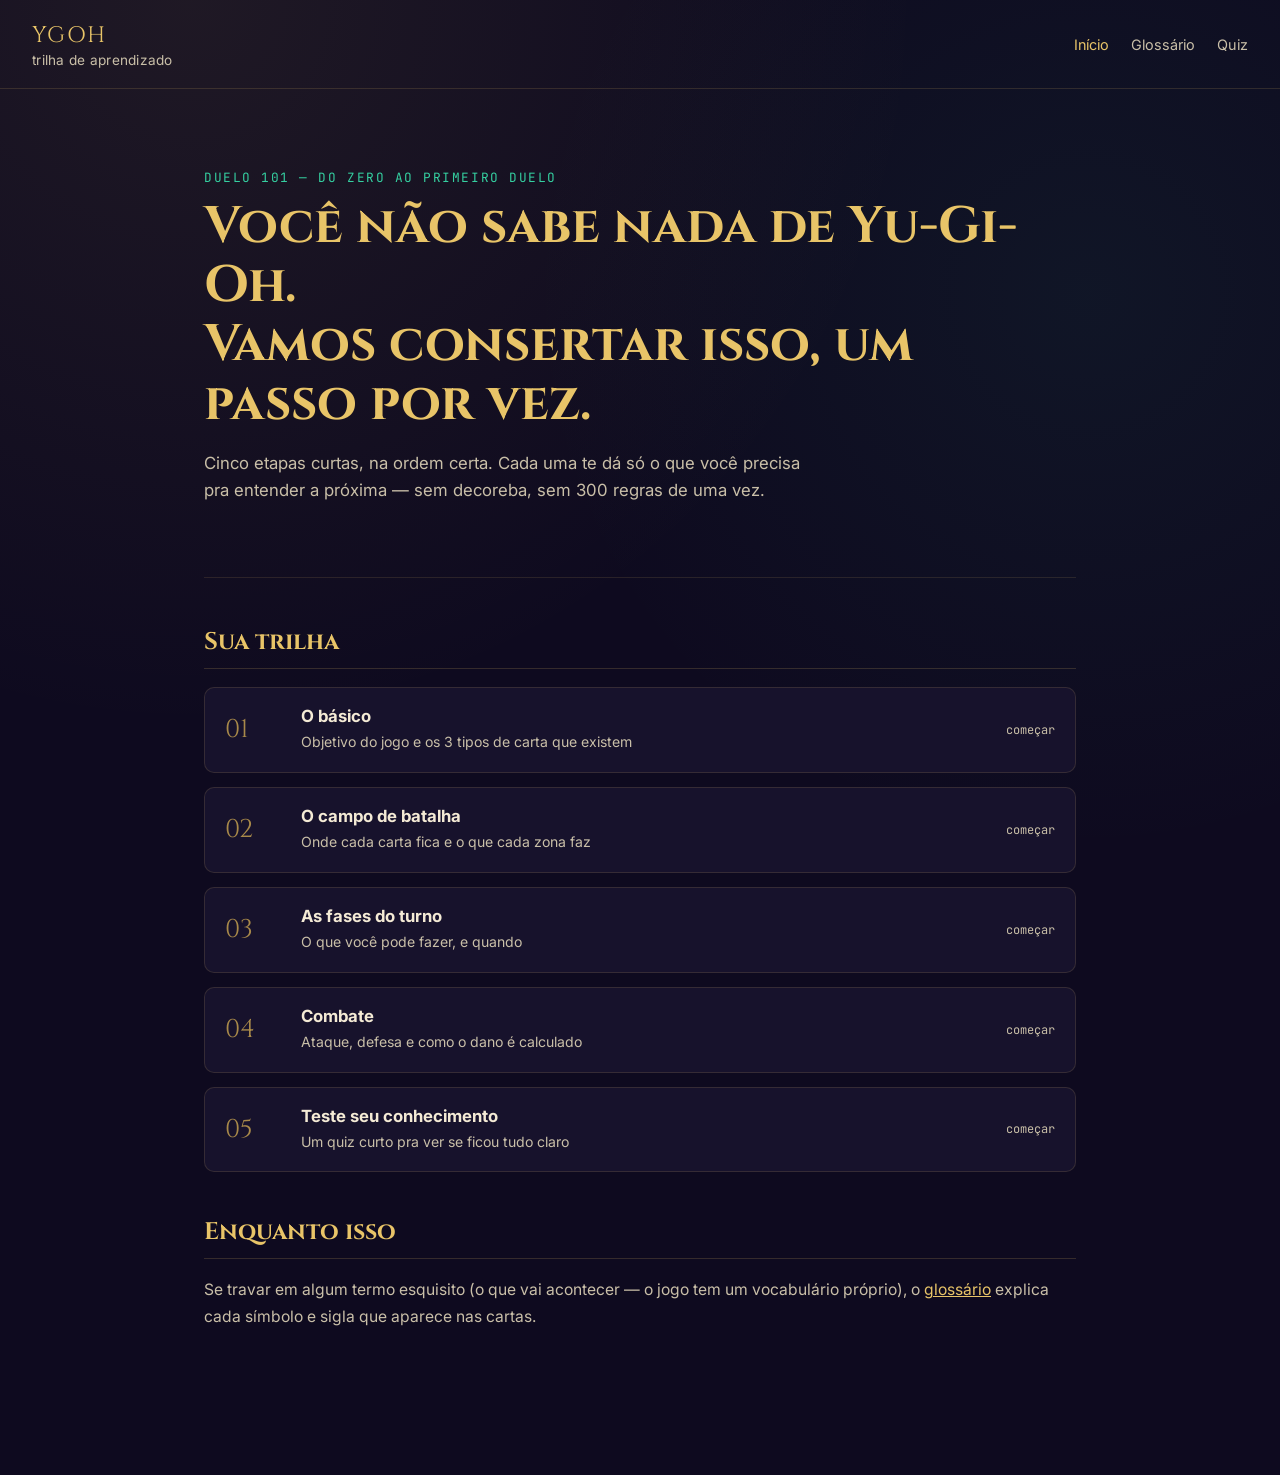
==== index.html @ 9abbcec6 "Add files via upload" ====
<!DOCTYPE html>
<html lang="pt-BR">
<head>
<meta charset="UTF-8" />
<meta name="viewport" content="width=device-width, initial-scale=1.0" />
<title>YGOH — Aprenda Yu-Gi-Oh do zero</title>
<link rel="preconnect" href="https://fonts.googleapis.com">
<link href="https://fonts.googleapis.com/css2?family=Cinzel:wght@500;600&family=Inter:wght@400;500;600&family=JetBrains+Mono:wght@400;500&display=swap" rel="stylesheet">
<link rel="stylesheet" href="style.css" />
</head>
<body>

<header class="site">
  <div class="brand">YGOH<span>trilha de aprendizado</span></div>
  <nav class="crumbs">
    <a href="index.html" class="active">Início</a>
    <a href="simbolos.html">Glossário</a>
    <a href="quiz.html">Quiz</a>
  </nav>
</header>

<main>
  <section class="hero">
    <div class="eyebrow">Duelo 101 — do zero ao primeiro duelo</div>
    <h1>Você não sabe nada de Yu-Gi-Oh.<br>Vamos consertar isso, um passo por vez.</h1>
    <p>Cinco etapas curtas, na ordem certa. Cada uma te dá só o que você precisa pra entender a próxima — sem decoreba, sem 300 regras de uma vez.</p>
  </section>

  <section class="secao">
    <h2>Sua trilha</h2>
    <div class="trilha">

      <a class="trilha-item" data-licao="basico" href="basico.html">
        <div class="num">01</div>
        <div class="info">
          <h3>O básico</h3>
          <p>Objetivo do jogo e os 3 tipos de carta que existem</p>
        </div>
        <div class="status">começar</div>
      </a>

      <a class="trilha-item" data-licao="campo" href="campo.html">
        <div class="num">02</div>
        <div class="info">
          <h3>O campo de batalha</h3>
          <p>Onde cada carta fica e o que cada zona faz</p>
        </div>
        <div class="status">começar</div>
      </a>

      <a class="trilha-item" data-licao="turno" href="turno.html">
        <div class="num">03</div>
        <div class="info">
          <h3>As fases do turno</h3>
          <p>O que você pode fazer, e quando</p>
        </div>
        <div class="status">começar</div>
      </a>

      <a class="trilha-item" data-licao="combate" href="combate.html">
        <div class="num">04</div>
        <div class="info">
          <h3>Combate</h3>
          <p>Ataque, defesa e como o dano é calculado</p>
        </div>
        <div class="status">começar</div>
      </a>

      <a class="trilha-item" href="quiz.html">
        <div class="num">05</div>
        <div class="info">
          <h3>Teste seu conhecimento</h3>
          <p>Um quiz curto pra ver se ficou tudo claro</p>
        </div>
        <div class="status">começar</div>
      </a>

    </div>
  </section>

  <section class="secao">
    <h2>Enquanto isso</h2>
    <p>Se travar em algum termo esquisito (o que vai acontecer — o jogo tem um vocabulário próprio), o <a href="simbolos.html" style="color:var(--gold); text-decoration:underline;">glossário</a> explica cada símbolo e sigla que aparece nas cartas.</p>
  </section>
</main>

<script src="app.js"></script>
</body>
</html>
---- style.css ----
/* ===========================================================
   YGOH — Aprenda Yu-Gi-Oh do zero
   Paleta: vazio noturno + ouro de tabuleta + toque de esmeralda
   =========================================================== */

:root {
  --void: #0e0a1f;
  --void-panel: #17122c;
  --void-panel-2: #1e1839;
  --gold: #e8c468;
  --gold-dim: #a8894a;
  --parchment: #f4ead5;
  --parchment-dim: #c9bfa8;
  --emerald: #35d0a1;
  --danger: #e8636b;

  --font-display: "Cinzel", "Georgia", serif;
  --font-body: "Inter", system-ui, sans-serif;
  --font-mono: "JetBrains Mono", ui-monospace, monospace;

  --radius: 10px;
}

* { box-sizing: border-box; }

html, body {
  margin: 0;
  padding: 0;
  background: var(--void);
  color: var(--parchment);
  font-family: var(--font-body);
  scroll-behavior: smooth;
}

body {
  background-image:
    radial-gradient(circle at 15% 0%, rgba(232, 196, 104, 0.08), transparent 40%),
    radial-gradient(circle at 85% 20%, rgba(53, 208, 161, 0.06), transparent 35%);
  min-height: 100vh;
}

a { color: inherit; text-decoration: none; }

/* ---------- topo ---------- */
header.site {
  display: flex;
  align-items: center;
  justify-content: space-between;
  padding: 20px 32px;
  border-bottom: 1px solid rgba(232, 196, 104, 0.15);
}

header.site .brand {
  font-family: var(--font-display);
  font-size: 1.4rem;
  letter-spacing: 0.06em;
  color: var(--gold);
}

header.site .brand span {
  color: var(--parchment-dim);
  font-size: 0.85rem;
  display: block;
  font-family: var(--font-body);
  letter-spacing: 0.02em;
  margin-top: 2px;
}

nav.crumbs a {
  color: var(--parchment-dim);
  font-size: 0.9rem;
  margin-left: 18px;
  transition: color 0.2s;
}
nav.crumbs a:hover, nav.crumbs a.active { color: var(--gold); }

main { max-width: 920px; margin: 0 auto; padding: 40px 24px 100px; }

/* ---------- hero ---------- */
.hero {
  text-align: left;
  padding: 40px 0 56px;
  border-bottom: 1px solid rgba(232, 196, 104, 0.12);
  margin-bottom: 48px;
}

.hero .eyebrow {
  font-family: var(--font-mono);
  color: var(--emerald);
  font-size: 0.8rem;
  letter-spacing: 0.12em;
  text-transform: uppercase;
}

.hero h1 {
  font-family: var(--font-display);
  font-size: clamp(2rem, 5vw, 3.2rem);
  color: var(--gold);
  margin: 12px 0 16px;
  line-height: 1.15;
}

.hero p {
  color: var(--parchment-dim);
  font-size: 1.05rem;
  max-width: 56ch;
  line-height: 1.6;
}

/* ---------- trilha (numerada de propósito: é uma sequência real) ---------- */
.trilha {
  display: flex;
  flex-direction: column;
  gap: 14px;
}

.trilha-item {
  display: grid;
  grid-template-columns: 56px 1fr auto;
  align-items: center;
  gap: 20px;
  padding: 18px 20px;
  background: var(--void-panel);
  border: 1px solid rgba(232, 196, 104, 0.14);
  border-radius: var(--radius);
  transition: border-color 0.2s, transform 0.15s;
}

.trilha-item:hover {
  border-color: var(--gold);
  transform: translateX(4px);
}

.trilha-item .num {
  font-family: var(--font-display);
  font-size: 1.6rem;
  color: var(--gold-dim);
}

.trilha-item.done .num { color: var(--emerald); }

.trilha-item .info h3 {
  margin: 0 0 4px;
  font-size: 1.05rem;
  color: var(--parchment);
}

.trilha-item .info p {
  margin: 0;
  font-size: 0.88rem;
  color: var(--parchment-dim);
}

.trilha-item .status {
  font-family: var(--font-mono);
  font-size: 0.75rem;
  color: var(--parchment-dim);
  white-space: nowrap;
}

.trilha-item.done .status { color: var(--emerald); }

/* ---------- carta oráculo (componente-assinatura) ---------- */
.oraculo {
  perspective: 1200px;
  cursor: pointer;
  margin: 20px 0;
}

.oraculo-inner {
  position: relative;
  min-height: 190px;
  transform-style: preserve-3d;
  transition: transform 0.55s cubic-bezier(.2,.7,.3,1);
  border-radius: 14px;
}

.oraculo.flipped .oraculo-inner { transform: rotateY(180deg); }

.oraculo-face {
  position: absolute;
  inset: 0;
  backface-visibility: hidden;
  border-radius: 14px;
  padding: 22px 24px;
  border: 1.5px solid var(--gold-dim);
  background: linear-gradient(160deg, var(--void-panel-2), var(--void-panel));
  display: flex;
  flex-direction: column;
  justify-content: center;
}

.oraculo-face.front { }
.oraculo-face.back { transform: rotateY(180deg); }

.oraculo-face .tag {
  font-family: var(--font-mono);
  font-size: 0.72rem;
  color: var(--emerald);
  text-transform: uppercase;
  letter-spacing: 0.1em;
  margin-bottom: 8px;
}

.oraculo-face h3 {
  font-family: var(--font-display);
  color: var(--gold);
  margin: 0 0 8px;
  font-size: 1.25rem;
}

.oraculo-face p {
  margin: 0;
  color: var(--parchment-dim);
  line-height: 1.55;
  font-size: 0.95rem;
}

.oraculo-hint {
  font-family: var(--font-mono);
  font-size: 0.72rem;
  color: var(--gold-dim);
  margin-top: 10px;
}

/* ---------- carta de jogo (mini) ---------- */
.carta-mini {
  display: inline-flex;
  flex-direction: column;
  width: 150px;
  border: 1.5px solid var(--gold-dim);
  border-radius: 8px;
  background: var(--void-panel-2);
  overflow: hidden;
  margin: 6px;
  vertical-align: top;
}

.carta-mini .img {
  height: 90px;
  background: linear-gradient(135deg, #2a2050, #14102a);
  display: flex;
  align-items: center;
  justify-content: center;
  font-size: 1.6rem;
}

.carta-mini .corpo { padding: 8px 10px; }

.carta-mini .nome {
  font-size: 0.8rem;
  color: var(--parchment);
  font-weight: 600;
  margin-bottom: 4px;
}

.carta-mini .stats {
  font-family: var(--font-mono);
  font-size: 0.72rem;
  color: var(--emerald);
}

/* ---------- blocos de conteúdo ---------- */
.secao { margin-bottom: 44px; }

.secao h2 {
  font-family: var(--font-display);
  color: var(--gold);
  font-size: 1.5rem;
  border-bottom: 1px solid rgba(232, 196, 104, 0.18);
  padding-bottom: 10px;
  margin-bottom: 18px;
}

.secao p, .secao li {
  line-height: 1.7;
  color: var(--parchment-dim);
  font-size: 0.98rem;
}

.secao strong { color: var(--parchment); }

.callout {
  background: var(--void-panel);
  border-left: 3px solid var(--emerald);
  padding: 14px 18px;
  border-radius: 6px;
  margin: 18px 0;
  font-size: 0.92rem;
}

.grid-2 {
  display: grid;
  grid-template-columns: 1fr 1fr;
  gap: 16px;
}

@media (max-width: 640px) {
  .grid-2 { grid-template-columns: 1fr; }
  .trilha-item { grid-template-columns: 40px 1fr; }
  .trilha-item .status { grid-column: 2; }
}

/* ---------- navegação inferior ---------- */
.prox-nav {
  display: flex;
  justify-content: space-between;
  margin-top: 56px;
  padding-top: 24px;
  border-top: 1px solid rgba(232, 196, 104, 0.15);
}

.prox-nav a {
  font-family: var(--font-mono);
  font-size: 0.85rem;
  color: var(--gold);
  border: 1px solid var(--gold-dim);
  padding: 10px 16px;
  border-radius: 6px;
  transition: background 0.2s;
}
.prox-nav a:hover { background: rgba(232, 196, 104, 0.1); }

/* acessibilidade: foco visível */
a:focus-visible, .oraculo:focus-visible, button:focus-visible {
  outline: 2px solid var(--emerald);
  outline-offset: 3px;
}

@media (prefers-reduced-motion: reduce) {
  * { transition: none !important; animation: none !important; }
}
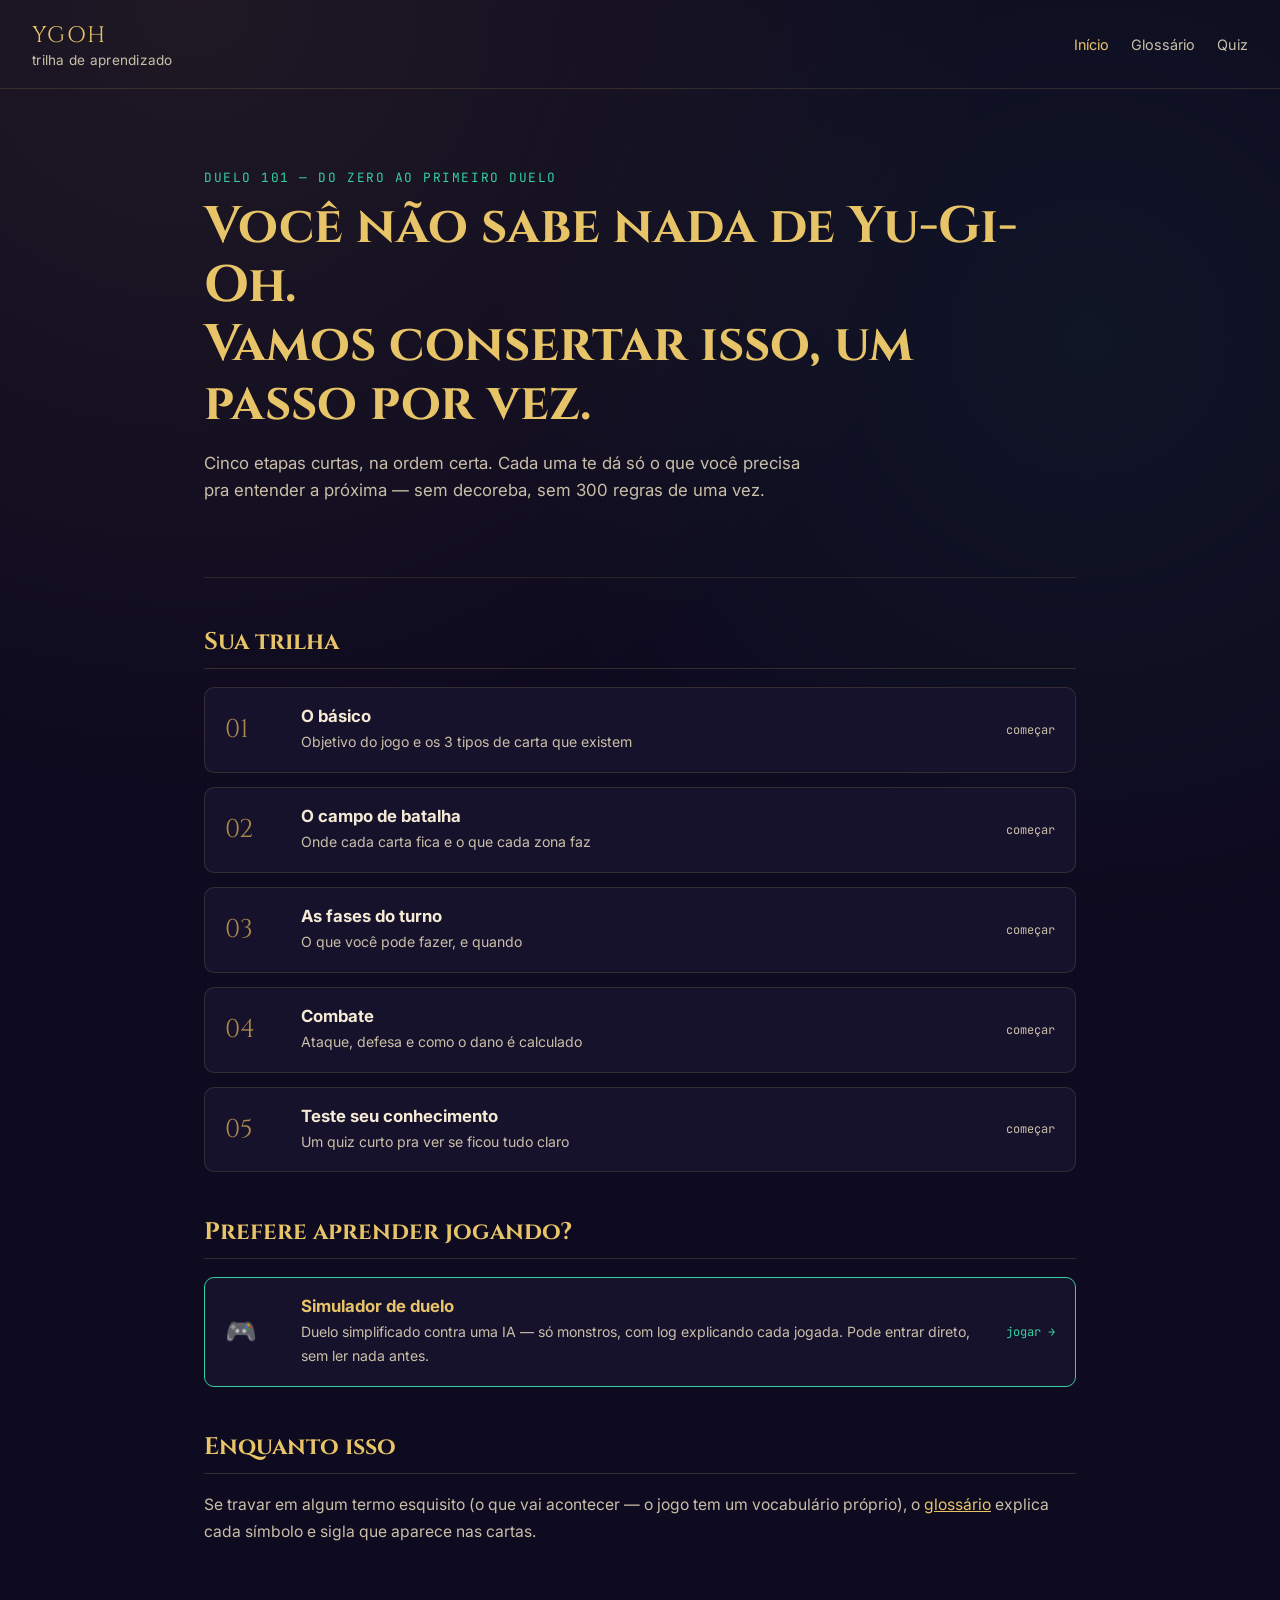
==== commit 4f19a4cc: "Add files via upload" ====
--- a/index.html
+++ b/index.html
@@ -79,6 +79,18 @@
   </section>
 
   <section class="secao">
+    <h2>Prefere aprender jogando?</h2>
+    <div class="trilha-item" style="border-color: var(--emerald);">
+      <div class="num" style="color: var(--emerald);">🎮</div>
+      <div class="info">
+        <h3><a href="simulador.html" style="color:var(--gold);">Simulador de duelo</a></h3>
+        <p>Duelo simplificado contra uma IA — só monstros, com log explicando cada jogada. Pode entrar direto, sem ler nada antes.</p>
+      </div>
+      <div class="status"><a href="simulador.html" style="color:var(--emerald);">jogar →</a></div>
+    </div>
+  </section>
+
+  <section class="secao">
     <h2>Enquanto isso</h2>
     <p>Se travar em algum termo esquisito (o que vai acontecer — o jogo tem um vocabulário próprio), o <a href="simbolos.html" style="color:var(--gold); text-decoration:underline;">glossário</a> explica cada símbolo e sigla que aparece nas cartas.</p>
   </section>
--- a/style.css
+++ b/style.css
@@ -301,6 +301,183 @@
   .trilha-item .status { grid-column: 2; }
 }
 
+/* ---------- simulador de duelo ---------- */
+
+.tabuleiro {
+  background: var(--void-panel);
+  border: 1px solid rgba(232, 196, 104, 0.15);
+  border-radius: 14px;
+  padding: 20px;
+  margin-bottom: 24px;
+}
+
+.barra-lp {
+  display: flex;
+  justify-content: space-between;
+  align-items: center;
+  font-family: var(--font-mono);
+  font-size: 0.85rem;
+  padding: 4px 6px 16px;
+}
+
+.barra-lp .lado { display: flex; flex-direction: column; gap: 4px; }
+.barra-lp .lado.dir { align-items: flex-end; }
+.barra-lp .rotulo { color: var(--parchment-dim); font-size: 0.72rem; letter-spacing: 0.08em; text-transform: uppercase; }
+.barra-lp .valor { font-size: 1.3rem; color: var(--gold); }
+.barra-lp .valor.baixo { color: var(--danger); }
+
+.campo-linha {
+  display: grid;
+  grid-template-columns: repeat(3, 1fr);
+  gap: 10px;
+  margin: 10px 0;
+}
+
+.zona {
+  min-height: 110px;
+  border: 1px dashed rgba(232, 196, 104, 0.25);
+  border-radius: 8px;
+  display: flex;
+  align-items: center;
+  justify-content: center;
+  background: rgba(0,0,0,0.15);
+}
+
+.zona.ocupada { border-style: solid; border-color: var(--gold-dim); background: var(--void-panel-2); }
+.zona.clicavel { cursor: pointer; border-color: var(--emerald); box-shadow: 0 0 0 1px var(--emerald) inset; }
+.zona.clicavel:hover { background: rgba(53, 208, 161, 0.08); }
+
+.carta-campo { text-align: center; padding: 8px; width: 100%; }
+.carta-campo .icone { font-size: 1.6rem; }
+.carta-campo .verso { font-size: 1.8rem; color: var(--gold-dim); }
+.carta-campo .nome { font-size: 0.78rem; color: var(--parchment); margin-top: 2px; }
+.carta-campo .stats { font-family: var(--font-mono); font-size: 0.72rem; color: var(--emerald); }
+.carta-campo .pos-tag { font-size: 0.65rem; color: var(--parchment-dim); text-transform: uppercase; letter-spacing: 0.05em; margin-top: 2px; }
+
+.divisor-campo {
+  text-align: center;
+  font-family: var(--font-mono);
+  font-size: 0.7rem;
+  color: var(--gold-dim);
+  letter-spacing: 0.1em;
+  text-transform: uppercase;
+  margin: 6px 0;
+  border-top: 1px dashed rgba(232, 196, 104, 0.2);
+  padding-top: 6px;
+}
+
+.controles-turno {
+  display: flex;
+  align-items: center;
+  gap: 12px;
+  flex-wrap: wrap;
+  margin-top: 14px;
+  padding-top: 14px;
+  border-top: 1px solid rgba(232, 196, 104, 0.12);
+}
+
+.controles-turno .fase-label {
+  font-family: var(--font-mono);
+  font-size: 0.8rem;
+  color: var(--emerald);
+  margin-right: auto;
+}
+
+.controles-turno button {
+  font-family: var(--font-mono);
+  font-size: 0.8rem;
+  background: transparent;
+  color: var(--gold);
+  border: 1px solid var(--gold-dim);
+  border-radius: 6px;
+  padding: 9px 14px;
+  cursor: pointer;
+  transition: background 0.2s;
+}
+.controles-turno button:hover:not(:disabled) { background: rgba(232, 196, 104, 0.1); }
+.controles-turno button:disabled { opacity: 0.35; cursor: not-allowed; }
+
+#aviso-alvo {
+  display: none;
+  font-size: 0.82rem;
+  color: var(--emerald);
+  background: rgba(53, 208, 161, 0.08);
+  border: 1px solid rgba(53, 208, 161, 0.3);
+  padding: 8px 12px;
+  border-radius: 6px;
+  margin-top: 10px;
+}
+
+.mao-linha {
+  display: flex;
+  gap: 10px;
+  flex-wrap: wrap;
+  margin-top: 8px;
+}
+
+.carta-mao { display: flex; flex-direction: column; align-items: center; }
+.acoes-mao { display: flex; flex-direction: column; gap: 4px; margin-top: 6px; width: 150px; }
+.acoes-mao button {
+  font-size: 0.68rem;
+  font-family: var(--font-mono);
+  background: transparent;
+  border: 1px solid var(--gold-dim);
+  color: var(--parchment);
+  border-radius: 5px;
+  padding: 5px;
+  cursor: pointer;
+}
+.acoes-mao button:hover:not(:disabled) { border-color: var(--gold); color: var(--gold); }
+.acoes-mao button:disabled { opacity: 0.3; cursor: not-allowed; }
+
+.painel-log {
+  background: var(--void-panel);
+  border: 1px solid rgba(232, 196, 104, 0.15);
+  border-radius: 10px;
+  padding: 14px 16px;
+  max-height: 220px;
+  overflow-y: auto;
+  font-size: 0.82rem;
+}
+
+.log-linha {
+  padding: 6px 0;
+  border-bottom: 1px solid rgba(232, 196, 104, 0.08);
+  color: var(--parchment-dim);
+  line-height: 1.5;
+}
+.log-linha:first-child { color: var(--parchment); }
+
+#overlay-fim {
+  display: none;
+  position: fixed;
+  inset: 0;
+  background: rgba(14, 10, 31, 0.9);
+  align-items: center;
+  justify-content: center;
+  flex-direction: column;
+  z-index: 50;
+  text-align: center;
+  gap: 16px;
+}
+
+#overlay-fim h2 {
+  font-family: var(--font-display);
+  color: var(--gold);
+  font-size: 2rem;
+}
+
+#overlay-fim button {
+  font-family: var(--font-mono);
+  background: var(--gold);
+  color: var(--void);
+  border: none;
+  padding: 12px 20px;
+  border-radius: 6px;
+  cursor: pointer;
+  font-weight: 600;
+}
+
 /* ---------- navegação inferior ---------- */
 .prox-nav {
   display: flex;
